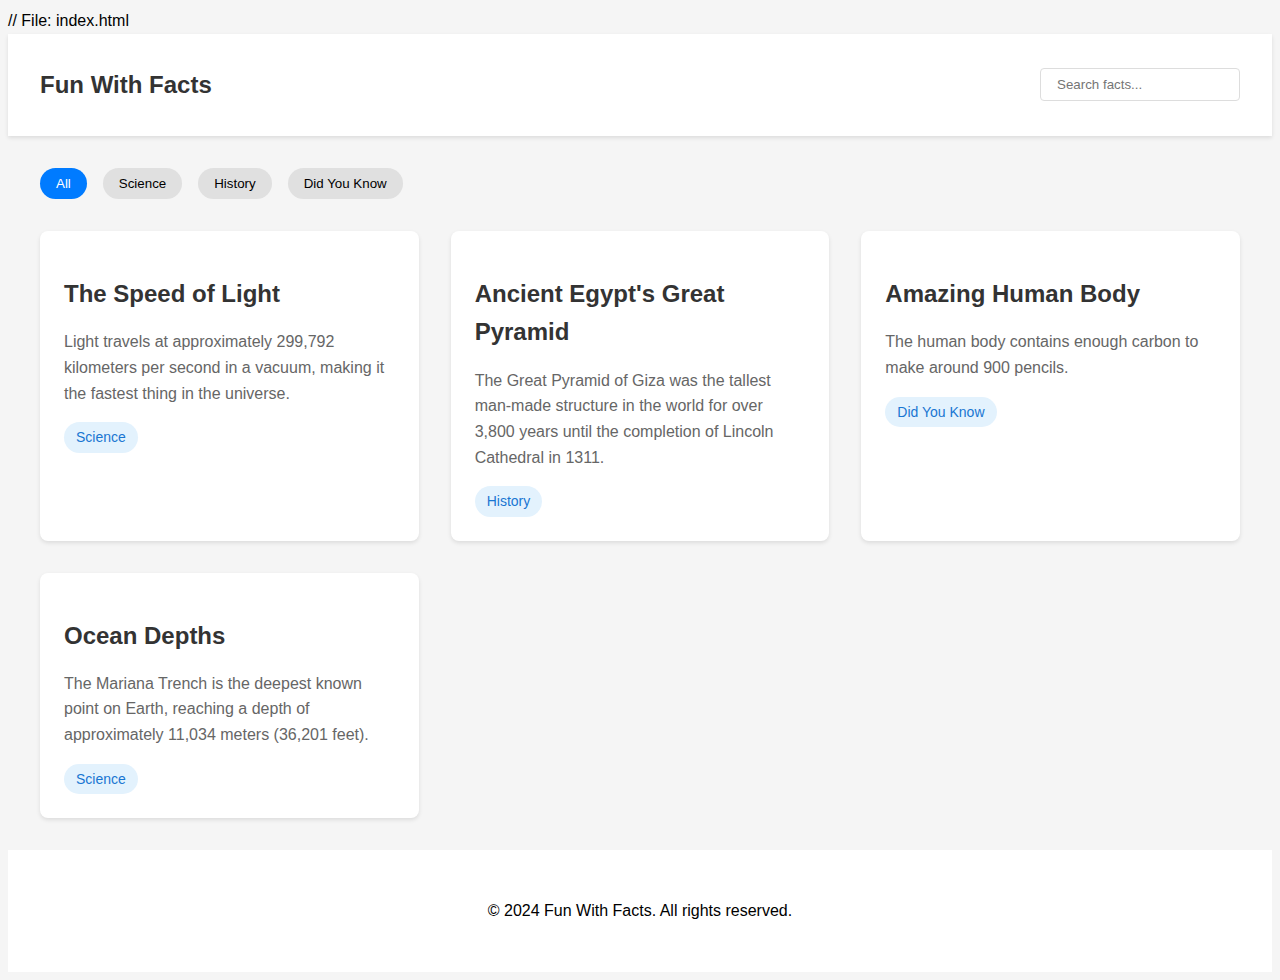
==== index.html @ 5a953575 "i" ====
// File: index.html
<!DOCTYPE html>
<html lang="en">
<head>
    <meta charset="UTF-8">
    <meta name="viewport" content="width=device-width, initial-scale=1.0">
    <title>Fun With Facts</title>
    <link rel="stylesheet" href="styles.css">
</head>
<body>
    <nav class="navbar">
        <div class="nav-content">
            <h1>Fun With Facts</h1>
            <input type="text" id="searchInput" placeholder="Search facts...">
        </div>
    </nav>

    <main class="container">
        <div class="category-filters" id="categoryFilters">
            <!-- Categories will be dynamically added here -->
        </div>

        <div class="facts-grid" id="factsContainer">
            <!-- Facts will be dynamically added here -->
        </div>
    </main>

    <footer>
        <p>© 2024 Fun With Facts. All rights reserved.</p>
    </footer>

    <script src="app.js"></script>
</body>
</html>
---- styles.css ----
{
    margin: 0;
    padding: 0;
    box-sizing: border-box;
}

body {
    font-family: Arial, sans-serif;
    line-height: 1.6;
    background-color: #f5f5f5;
}

.navbar {
    background-color: #ffffff;
    box-shadow: 0 2px 4px rgba(0,0,0,0.1);
    padding: 1rem 0;
}

.nav-content {
    max-width: 1200px;
    margin: 0 auto;
    padding: 0 1rem;
    display: flex;
    justify-content: space-between;
    align-items: center;
}

.nav-content h1 {
    color: #333;
    font-size: 1.5rem;
}

#searchInput {
    padding: 0.5rem 1rem;
    border: 1px solid #ddd;
    border-radius: 4px;
    width: 200px;
}

.container {
    max-width: 1200px;
    margin: 2rem auto;
    padding: 0 1rem;
}

.category-filters {
    margin-bottom: 2rem;
    display: flex;
    gap: 1rem;
    flex-wrap: wrap;
}

.category-btn {
    padding: 0.5rem 1rem;
    border: none;
    border-radius: 20px;
    background-color: #e0e0e0;
    cursor: pointer;
    transition: background-color 0.3s;
}

.category-btn.active {
    background-color: #007bff;
    color: white;
}

.facts-grid {
    display: grid;
    grid-template-columns: repeat(auto-fill, minmax(300px, 1fr));
    gap: 2rem;
}

.fact-card {
    background-color: white;
    border-radius: 8px;
    padding: 1.5rem;
    box-shadow: 0 2px 4px rgba(0,0,0,0.1);
    transition: transform 0.3s;
}

.fact-card:hover {
    transform: translateY(-5px);
}

.fact-card h2 {
    color: #333;
    margin-bottom: 1rem;
}

.fact-card p {
    color: #666;
    margin-bottom: 1rem;
}

.category-tag {
    display: inline-block;
    padding: 0.25rem 0.75rem;
    background-color: #e3f2fd;
    color: #1976d2;
    border-radius: 20px;
    font-size: 0.875rem;
}

footer {
    text-align: center;
    padding: 2rem;
    background-color: #fff;
    margin-top: 2rem;
}

@media (max-width: 768px) {
    .nav-content {
        flex-direction: column;
        gap: 1rem;
    }

    #searchInput {
        width: 100%;
    }
}
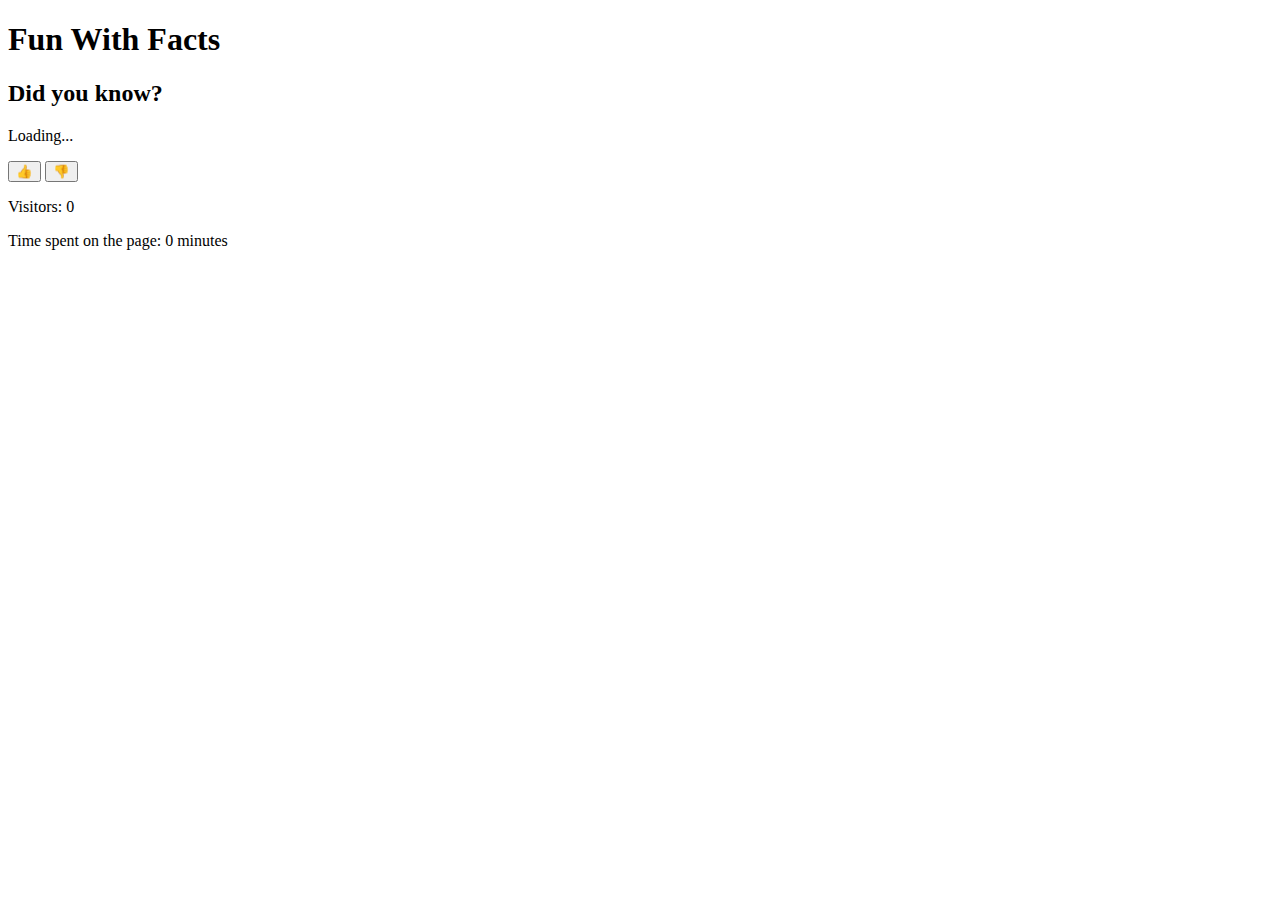
==== commit dfae5585: "i" ====
--- a/index.html
+++ b/index.html
@@ -1,35 +1,46 @@
-// File: index.html
 <!DOCTYPE html>
 <html lang="en">
 <head>
     <meta charset="UTF-8">
     <meta name="viewport" content="width=device-width, initial-scale=1.0">
     <title>Fun With Facts</title>
-    <link rel="stylesheet" href="styles.css">
+    <link rel="stylesheet" href="css/styles.css">
+    <!-- Google Analytics Script (Optional, for tracking visits) -->
+    <script async src="https://www.googletagmanager.com/gtag/js?id=YOUR-GA-ID"></script>
+    <script>
+        window.dataLayer = window.dataLayer || [];
+        function gtag(){dataLayer.push(arguments);}
+        gtag('js', new Date());
+        gtag('config', 'YOUR-GA-ID');
+    </script>
 </head>
 <body>
-    <nav class="navbar">
-        <div class="nav-content">
-            <h1>Fun With Facts</h1>
-            <input type="text" id="searchInput" placeholder="Search facts...">
+    <div id="fact-container">
+        <h1>Fun With Facts</h1>
+        
+        <!-- Display Random Fact -->
+        <div id="fact">
+            <h2>Did you know?</h2>
+            <p id="fact-text">Loading...</p>
+            <img id="fact-image" src="" alt="Fact Image" style="display:none;">
+            <video id="fact-video" controls style="display:none;">
+                <source id="fact-video-source" src="" type="video/mp4">
+            </video>
         </div>
-    </nav>
-
-    <main class="container">
-        <div class="category-filters" id="categoryFilters">
-            <!-- Categories will be dynamically added here -->
+        
+        <!-- Reaction Buttons -->
+        <div id="reaction-buttons">
+            <button id="thumbs-up">👍</button>
+            <button id="thumbs-down">👎</button>
         </div>
 
-        <div class="facts-grid" id="factsContainer">
-            <!-- Facts will be dynamically added here -->
+        <!-- User Analytics (Optional) -->
+        <div id="user-analytics">
+            <p>Visitors: <span id="visitor-count">0</span></p>
+            <p>Time spent on the page: <span id="time-spent">0</span> minutes</p>
         </div>
-    </main>
+    </div>
 
-    <footer>
-        <p>© 2024 Fun With Facts. All rights reserved.</p>
-    </footer>
-
-    <script src="app.js"></script>
+    <script src="js/app.js"></script>
 </body>
 </html>
-
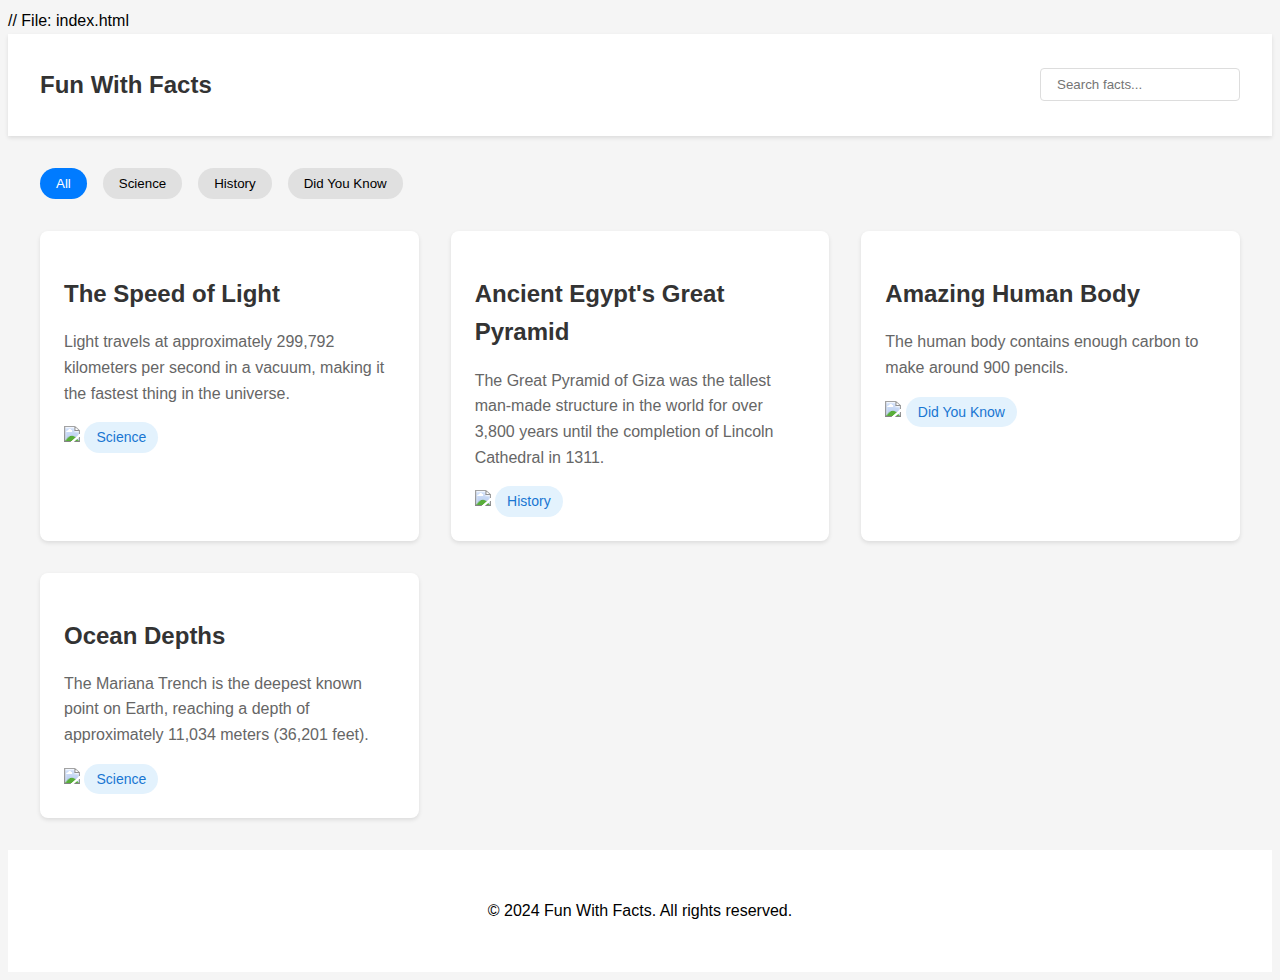
==== commit 31d3ef7c: "Revert "i"" ====
--- a/index.html
+++ b/index.html
@@ -1,46 +1,35 @@
+// File: index.html
 <!DOCTYPE html>
 <html lang="en">
 <head>
     <meta charset="UTF-8">
     <meta name="viewport" content="width=device-width, initial-scale=1.0">
     <title>Fun With Facts</title>
-    <link rel="stylesheet" href="css/styles.css">
-    <!-- Google Analytics Script (Optional, for tracking visits) -->
-    <script async src="https://www.googletagmanager.com/gtag/js?id=YOUR-GA-ID"></script>
-    <script>
-        window.dataLayer = window.dataLayer || [];
-        function gtag(){dataLayer.push(arguments);}
-        gtag('js', new Date());
-        gtag('config', 'YOUR-GA-ID');
-    </script>
+    <link rel="stylesheet" href="styles.css">
 </head>
 <body>
-    <div id="fact-container">
-        <h1>Fun With Facts</h1>
-        
-        <!-- Display Random Fact -->
-        <div id="fact">
-            <h2>Did you know?</h2>
-            <p id="fact-text">Loading...</p>
-            <img id="fact-image" src="" alt="Fact Image" style="display:none;">
-            <video id="fact-video" controls style="display:none;">
-                <source id="fact-video-source" src="" type="video/mp4">
-            </video>
+    <nav class="navbar">
+        <div class="nav-content">
+            <h1>Fun With Facts</h1>
+            <input type="text" id="searchInput" placeholder="Search facts...">
         </div>
-        
-        <!-- Reaction Buttons -->
-        <div id="reaction-buttons">
-            <button id="thumbs-up">👍</button>
-            <button id="thumbs-down">👎</button>
+    </nav>
+
+    <main class="container">
+        <div class="category-filters" id="categoryFilters">
+            <!-- Categories will be dynamically added here -->
         </div>
 
-        <!-- User Analytics (Optional) -->
-        <div id="user-analytics">
-            <p>Visitors: <span id="visitor-count">0</span></p>
-            <p>Time spent on the page: <span id="time-spent">0</span> minutes</p>
+        <div class="facts-grid" id="factsContainer">
+            <!-- Facts will be dynamically added here -->
         </div>
-    </div>
+    </main>
 
-    <script src="js/app.js"></script>
+    <footer>
+        <p>© 2024 Fun With Facts. All rights reserved.</p>
+    </footer>
+
+    <script src="app.js"></script>
 </body>
 </html>
+
--- a/styles.css
+++ b/styles.css
@@ -0,0 +1,120 @@
+{
+    margin: 0;
+    padding: 0;
+    box-sizing: border-box;
+}
+
+body {
+    font-family: Arial, sans-serif;
+    line-height: 1.6;
+    background-color: #f5f5f5;
+}
+
+.navbar {
+    background-color: #ffffff;
+    box-shadow: 0 2px 4px rgba(0,0,0,0.1);
+    padding: 1rem 0;
+}
+
+.nav-content {
+    max-width: 1200px;
+    margin: 0 auto;
+    padding: 0 1rem;
+    display: flex;
+    justify-content: space-between;
+    align-items: center;
+}
+
+.nav-content h1 {
+    color: #333;
+    font-size: 1.5rem;
+}
+
+#searchInput {
+    padding: 0.5rem 1rem;
+    border: 1px solid #ddd;
+    border-radius: 4px;
+    width: 200px;
+}
+
+.container {
+    max-width: 1200px;
+    margin: 2rem auto;
+    padding: 0 1rem;
+}
+
+.category-filters {
+    margin-bottom: 2rem;
+    display: flex;
+    gap: 1rem;
+    flex-wrap: wrap;
+}
+
+.category-btn {
+    padding: 0.5rem 1rem;
+    border: none;
+    border-radius: 20px;
+    background-color: #e0e0e0;
+    cursor: pointer;
+    transition: background-color 0.3s;
+}
+
+.category-btn.active {
+    background-color: #007bff;
+    color: white;
+}
+
+.facts-grid {
+    display: grid;
+    grid-template-columns: repeat(auto-fill, minmax(300px, 1fr));
+    gap: 2rem;
+}
+
+.fact-card {
+    background-color: white;
+    border-radius: 8px;
+    padding: 1.5rem;
+    box-shadow: 0 2px 4px rgba(0,0,0,0.1);
+    transition: transform 0.3s;
+}
+
+.fact-card:hover {
+    transform: translateY(-5px);
+}
+
+.fact-card h2 {
+    color: #333;
+    margin-bottom: 1rem;
+}
+
+.fact-card p {
+    color: #666;
+    margin-bottom: 1rem;
+}
+
+.category-tag {
+    display: inline-block;
+    padding: 0.25rem 0.75rem;
+    background-color: #e3f2fd;
+    color: #1976d2;
+    border-radius: 20px;
+    font-size: 0.875rem;
+}
+
+footer {
+    text-align: center;
+    padding: 2rem;
+    background-color: #fff;
+    margin-top: 2rem;
+}
+
+@media (max-width: 768px) {
+    .nav-content {
+        flex-direction: column;
+        gap: 1rem;
+    }
+
+    #searchInput {
+        width: 100%;
+    }
+}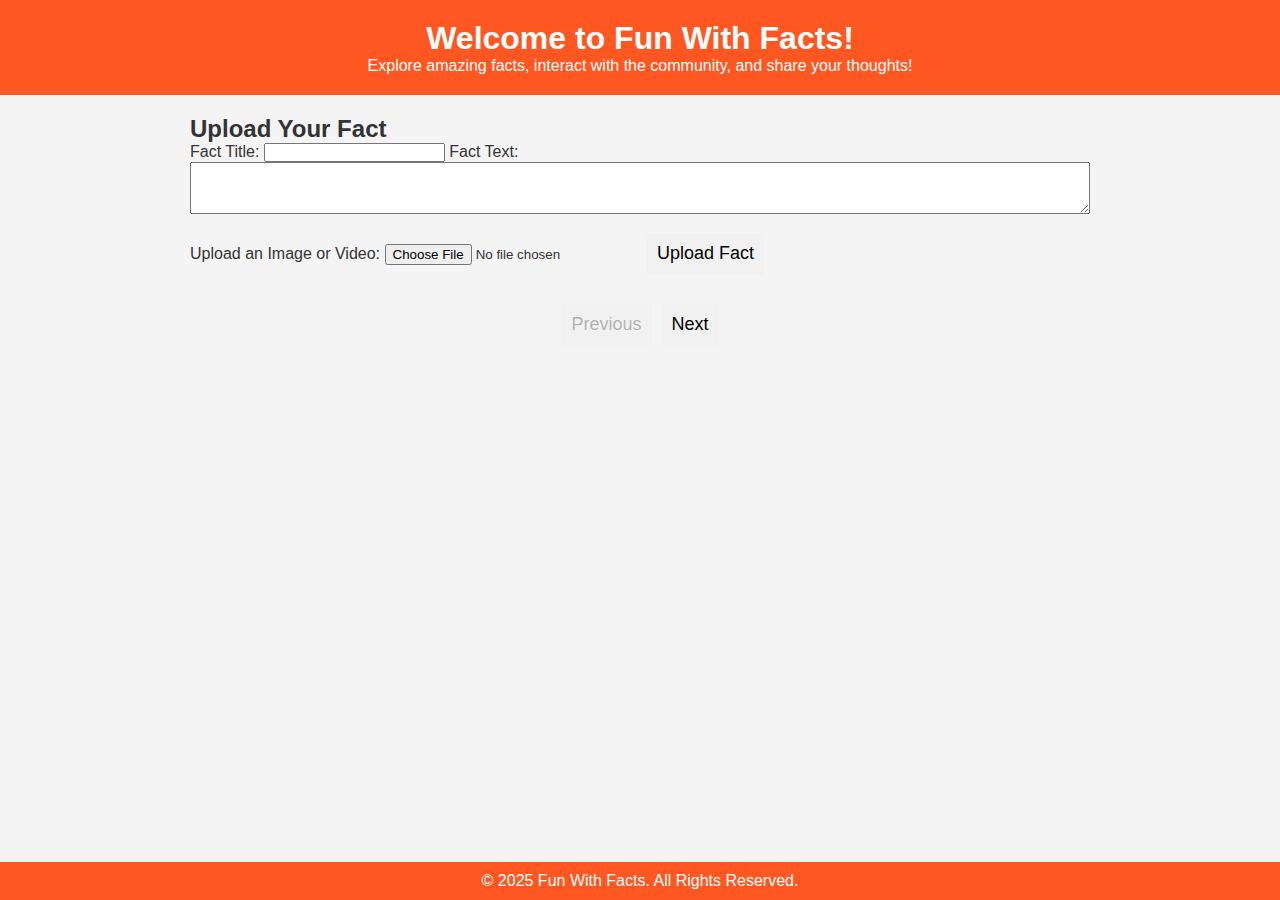
==== commit dd084685: "i" ====
--- a/index.html
+++ b/index.html
@@ -1,35 +1,47 @@
-// File: index.html
 <!DOCTYPE html>
 <html lang="en">
 <head>
     <meta charset="UTF-8">
     <meta name="viewport" content="width=device-width, initial-scale=1.0">
     <title>Fun With Facts</title>
-    <link rel="stylesheet" href="styles.css">
+    <link rel="stylesheet" href="style.css">
 </head>
 <body>
-    <nav class="navbar">
-        <div class="nav-content">
-            <h1>Fun With Facts</h1>
-            <input type="text" id="searchInput" placeholder="Search facts...">
-        </div>
-    </nav>
+    <header>
+        <h1>Welcome to Fun With Facts!</h1>
+        <p>Explore amazing facts, interact with the community, and share your thoughts!</p>
+    </header>
 
-    <main class="container">
-        <div class="category-filters" id="categoryFilters">
-            <!-- Categories will be dynamically added here -->
-        </div>
+    <!-- Form for uploading facts -->
+    <section class="upload-fact">
+        <h2>Upload Your Fact</h2>
+        <form id="uploadForm">
+            <label for="factTitle">Fact Title:</label>
+            <input type="text" id="factTitle" name="factTitle" required>
 
-        <div class="facts-grid" id="factsContainer">
-            <!-- Facts will be dynamically added here -->
-        </div>
-    </main>
+            <label for="factText">Fact Text:</label>
+            <textarea id="factText" name="factText" required></textarea>
+
+            <label for="media">Upload an Image or Video:</label>
+            <input type="file" id="media" name="media" accept="image/*,video/*" required>
+
+            <button type="submit">Upload Fact</button>
+        </form>
+    </section>
+
+    <!-- Section to display facts -->
+    <section class="fact-container" id="factContainer"></section>
+
+    <!-- Pagination controls -->
+    <section class="pagination" id="pagination">
+        <button id="prevBtn">Previous</button>
+        <button id="nextBtn">Next</button>
+    </section>
 
     <footer>
-        <p>© 2024 Fun With Facts. All rights reserved.</p>
+        <p>&copy; 2025 Fun With Facts. All Rights Reserved.</p>
     </footer>
 
     <script src="app.js"></script>
 </body>
 </html>
-
--- a/style.css
+++ b/style.css
@@ -0,0 +1,94 @@
+* {
+    margin: 0;
+    padding: 0;
+    box-sizing: border-box;
+}
+
+body {
+    font-family: Arial, sans-serif;
+    background-color: #f4f4f4;
+    color: #333;
+}
+
+header {
+    background-color: #FF5722;
+    color: white;
+    text-align: center;
+    padding: 20px;
+}
+
+.upload-fact, .fact-container, .pagination {
+    margin: 20px auto;
+    width: 80%;
+    max-width: 900px;
+}
+
+.fact {
+    background-color: white;
+    border: 1px solid #ddd;
+    padding: 20px;
+    border-radius: 10px;
+    box-shadow: 0px 4px 6px rgba(0, 0, 0, 0.1);
+    margin-bottom: 20px;
+}
+
+.fact h2 {
+    color: #333;
+}
+
+.reaction-buttons {
+    margin-top: 10px;
+}
+
+button {
+    background-color: #f1f1f1;
+    border: none;
+    padding: 10px;
+    cursor: pointer;
+    font-size: 18px;
+    margin: 5px;
+}
+
+button:hover {
+    background-color: #ddd;
+}
+
+.comment-section {
+    margin-top: 20px;
+}
+
+.comment-box {
+    margin-bottom: 10px;
+}
+
+textarea {
+    width: 100%;
+    padding: 10px;
+    margin-bottom: 10px;
+}
+
+.pagination {
+    display: flex;
+    justify-content: center;
+    margin-top: 20px;
+}
+
+footer {
+    text-align: center;
+    padding: 10px;
+    background-color: #FF5722;
+    color: white;
+    position: fixed;
+    width: 100%;
+    bottom: 0;
+}
+
+@media (max-width: 768px) {
+    body {
+        padding: 10px;
+    }
+
+    .upload-fact, .fact-container, .pagination {
+        width: 100%;
+    }
+}
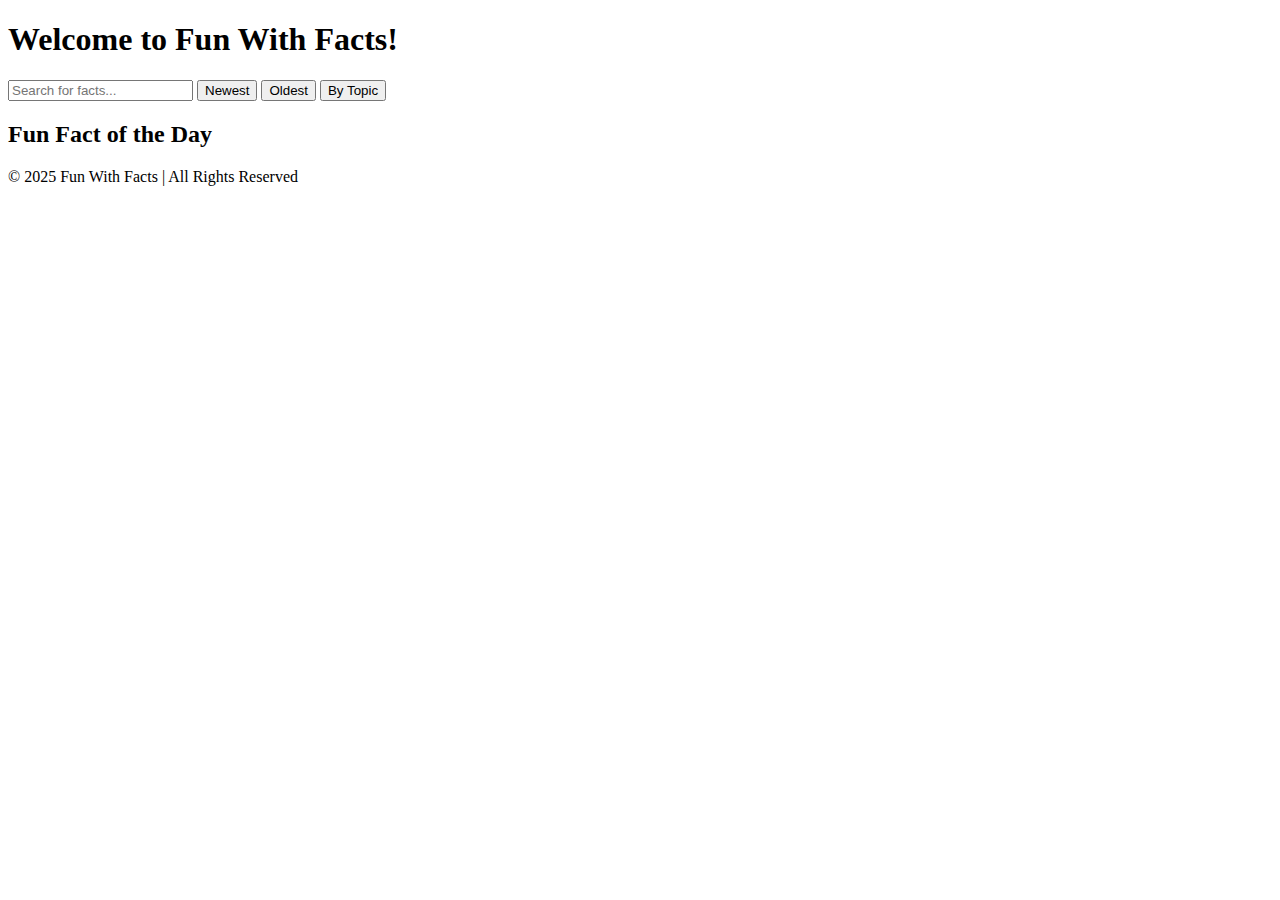
==== commit 4ce5938d: "i" ====
--- a/index.html
+++ b/index.html
@@ -4,44 +4,34 @@
     <meta charset="UTF-8">
     <meta name="viewport" content="width=device-width, initial-scale=1.0">
     <title>Fun With Facts</title>
-    <link rel="stylesheet" href="style.css">
+    <link rel="stylesheet" href="css/style.css">
 </head>
 <body>
     <header>
         <h1>Welcome to Fun With Facts!</h1>
-        <p>Explore amazing facts, interact with the community, and share your thoughts!</p>
+        <div class="search-bar">
+            <input type="text" id="search-bar" placeholder="Search for facts..." oninput="searchFacts()">
+            <button onclick="sortBy('newest')">Newest</button>
+            <button onclick="sortBy('oldest')">Oldest</button>
+            <button onclick="sortBy('topic')">By Topic</button>
+        </div>
     </header>
 
-    <!-- Form for uploading facts -->
-    <section class="upload-fact">
-        <h2>Upload Your Fact</h2>
-        <form id="uploadForm">
-            <label for="factTitle">Fact Title:</label>
-            <input type="text" id="factTitle" name="factTitle" required>
-
-            <label for="factText">Fact Text:</label>
-            <textarea id="factText" name="factText" required></textarea>
-
-            <label for="media">Upload an Image or Video:</label>
-            <input type="file" id="media" name="media" accept="image/*,video/*" required>
-
-            <button type="submit">Upload Fact</button>
-        </form>
+    <section id="fun-fact-of-the-day">
+        <h2>Fun Fact of the Day</h2>
+        <div id="fact-of-the-day">
+            <!-- Fun Fact of the Day content will go here -->
+        </div>
     </section>
 
-    <!-- Section to display facts -->
-    <section class="fact-container" id="factContainer"></section>
-
-    <!-- Pagination controls -->
-    <section class="pagination" id="pagination">
-        <button id="prevBtn">Previous</button>
-        <button id="nextBtn">Next</button>
+    <section id="fact-list">
+        <!-- Facts will be dynamically loaded here -->
     </section>
 
     <footer>
-        <p>&copy; 2025 Fun With Facts. All Rights Reserved.</p>
+        <p>&copy; 2025 Fun With Facts | All Rights Reserved</p>
     </footer>
 
-    <script src="app.js"></script>
+    <script src="js/script.js"></script>
 </body>
 </html>
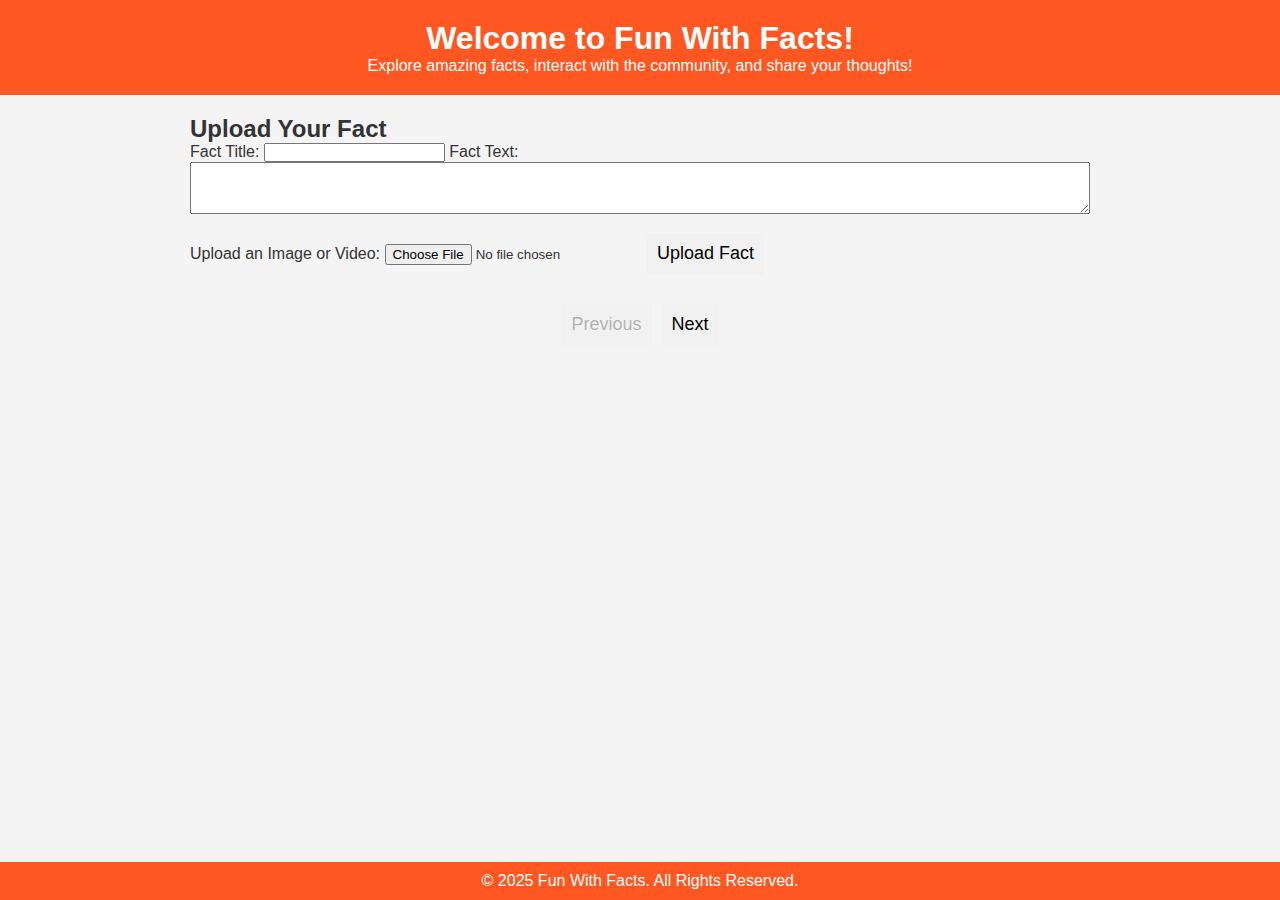
==== commit db8e309a: "Revert "i"" ====
--- a/index.html
+++ b/index.html
@@ -4,34 +4,44 @@
     <meta charset="UTF-8">
     <meta name="viewport" content="width=device-width, initial-scale=1.0">
     <title>Fun With Facts</title>
-    <link rel="stylesheet" href="css/style.css">
+    <link rel="stylesheet" href="style.css">
 </head>
 <body>
     <header>
         <h1>Welcome to Fun With Facts!</h1>
-        <div class="search-bar">
-            <input type="text" id="search-bar" placeholder="Search for facts..." oninput="searchFacts()">
-            <button onclick="sortBy('newest')">Newest</button>
-            <button onclick="sortBy('oldest')">Oldest</button>
-            <button onclick="sortBy('topic')">By Topic</button>
-        </div>
+        <p>Explore amazing facts, interact with the community, and share your thoughts!</p>
     </header>
 
-    <section id="fun-fact-of-the-day">
-        <h2>Fun Fact of the Day</h2>
-        <div id="fact-of-the-day">
-            <!-- Fun Fact of the Day content will go here -->
-        </div>
+    <!-- Form for uploading facts -->
+    <section class="upload-fact">
+        <h2>Upload Your Fact</h2>
+        <form id="uploadForm">
+            <label for="factTitle">Fact Title:</label>
+            <input type="text" id="factTitle" name="factTitle" required>
+
+            <label for="factText">Fact Text:</label>
+            <textarea id="factText" name="factText" required></textarea>
+
+            <label for="media">Upload an Image or Video:</label>
+            <input type="file" id="media" name="media" accept="image/*,video/*" required>
+
+            <button type="submit">Upload Fact</button>
+        </form>
     </section>
 
-    <section id="fact-list">
-        <!-- Facts will be dynamically loaded here -->
+    <!-- Section to display facts -->
+    <section class="fact-container" id="factContainer"></section>
+
+    <!-- Pagination controls -->
+    <section class="pagination" id="pagination">
+        <button id="prevBtn">Previous</button>
+        <button id="nextBtn">Next</button>
     </section>
 
     <footer>
-        <p>&copy; 2025 Fun With Facts | All Rights Reserved</p>
+        <p>&copy; 2025 Fun With Facts. All Rights Reserved.</p>
     </footer>
 
-    <script src="js/script.js"></script>
+    <script src="app.js"></script>
 </body>
 </html>
--- a/style.css
+++ b/style.css
@@ -0,0 +1,94 @@
+* {
+    margin: 0;
+    padding: 0;
+    box-sizing: border-box;
+}
+
+body {
+    font-family: Arial, sans-serif;
+    background-color: #f4f4f4;
+    color: #333;
+}
+
+header {
+    background-color: #FF5722;
+    color: white;
+    text-align: center;
+    padding: 20px;
+}
+
+.upload-fact, .fact-container, .pagination {
+    margin: 20px auto;
+    width: 80%;
+    max-width: 900px;
+}
+
+.fact {
+    background-color: white;
+    border: 1px solid #ddd;
+    padding: 20px;
+    border-radius: 10px;
+    box-shadow: 0px 4px 6px rgba(0, 0, 0, 0.1);
+    margin-bottom: 20px;
+}
+
+.fact h2 {
+    color: #333;
+}
+
+.reaction-buttons {
+    margin-top: 10px;
+}
+
+button {
+    background-color: #f1f1f1;
+    border: none;
+    padding: 10px;
+    cursor: pointer;
+    font-size: 18px;
+    margin: 5px;
+}
+
+button:hover {
+    background-color: #ddd;
+}
+
+.comment-section {
+    margin-top: 20px;
+}
+
+.comment-box {
+    margin-bottom: 10px;
+}
+
+textarea {
+    width: 100%;
+    padding: 10px;
+    margin-bottom: 10px;
+}
+
+.pagination {
+    display: flex;
+    justify-content: center;
+    margin-top: 20px;
+}
+
+footer {
+    text-align: center;
+    padding: 10px;
+    background-color: #FF5722;
+    color: white;
+    position: fixed;
+    width: 100%;
+    bottom: 0;
+}
+
+@media (max-width: 768px) {
+    body {
+        padding: 10px;
+    }
+
+    .upload-fact, .fact-container, .pagination {
+        width: 100%;
+    }
+}
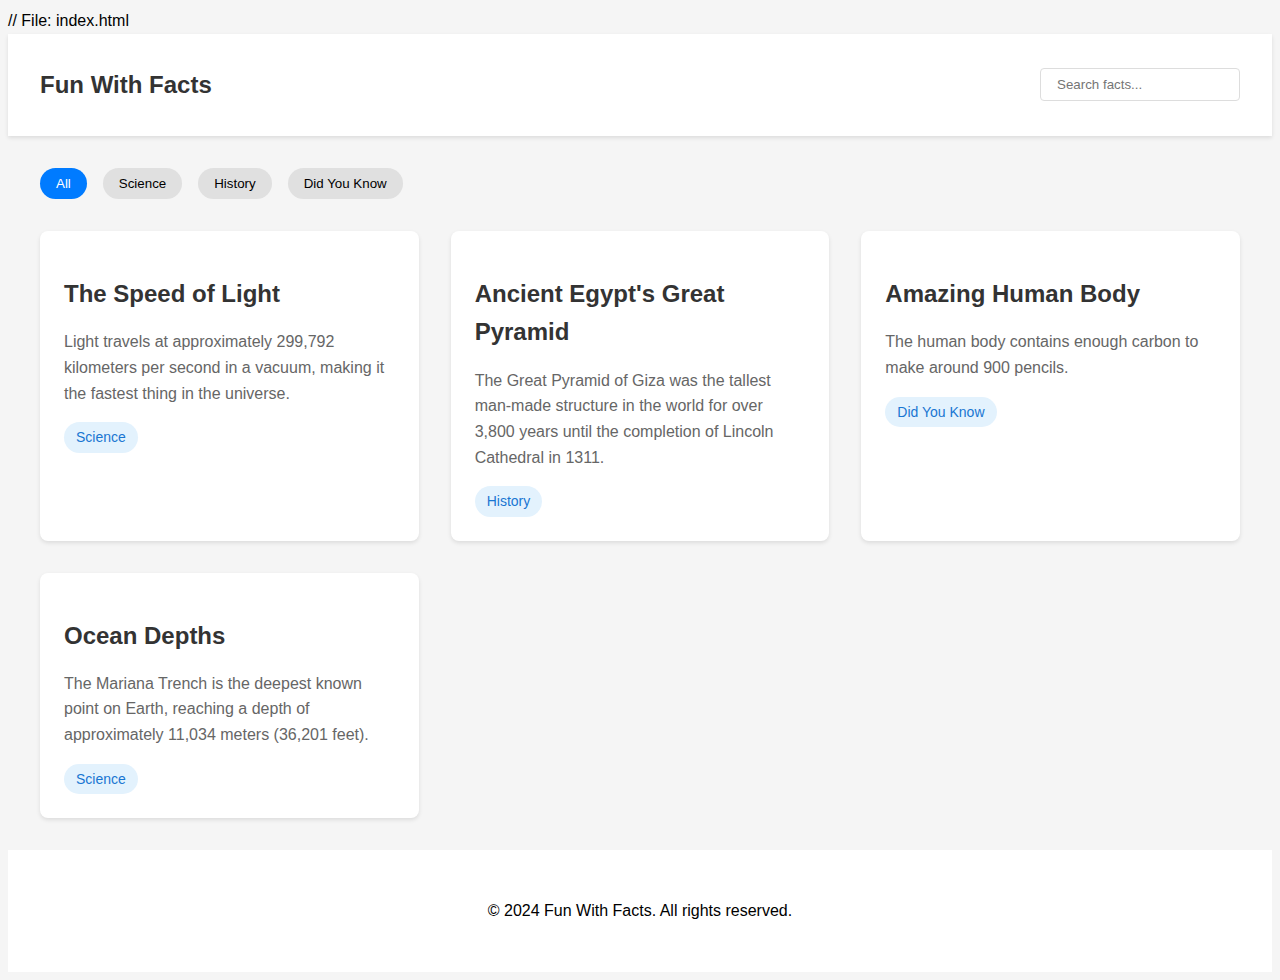
==== commit 8a1da71d: "Revert "i"" ====
--- a/index.html
+++ b/index.html
@@ -1,47 +1,35 @@
+// File: index.html
 <!DOCTYPE html>
 <html lang="en">
 <head>
     <meta charset="UTF-8">
     <meta name="viewport" content="width=device-width, initial-scale=1.0">
     <title>Fun With Facts</title>
-    <link rel="stylesheet" href="style.css">
+    <link rel="stylesheet" href="styles.css">
 </head>
 <body>
-    <header>
-        <h1>Welcome to Fun With Facts!</h1>
-        <p>Explore amazing facts, interact with the community, and share your thoughts!</p>
-    </header>
+    <nav class="navbar">
+        <div class="nav-content">
+            <h1>Fun With Facts</h1>
+            <input type="text" id="searchInput" placeholder="Search facts...">
+        </div>
+    </nav>
 
-    <!-- Form for uploading facts -->
-    <section class="upload-fact">
-        <h2>Upload Your Fact</h2>
-        <form id="uploadForm">
-            <label for="factTitle">Fact Title:</label>
-            <input type="text" id="factTitle" name="factTitle" required>
+    <main class="container">
+        <div class="category-filters" id="categoryFilters">
+            <!-- Categories will be dynamically added here -->
+        </div>
 
-            <label for="factText">Fact Text:</label>
-            <textarea id="factText" name="factText" required></textarea>
-
-            <label for="media">Upload an Image or Video:</label>
-            <input type="file" id="media" name="media" accept="image/*,video/*" required>
-
-            <button type="submit">Upload Fact</button>
-        </form>
-    </section>
-
-    <!-- Section to display facts -->
-    <section class="fact-container" id="factContainer"></section>
-
-    <!-- Pagination controls -->
-    <section class="pagination" id="pagination">
-        <button id="prevBtn">Previous</button>
-        <button id="nextBtn">Next</button>
-    </section>
+        <div class="facts-grid" id="factsContainer">
+            <!-- Facts will be dynamically added here -->
+        </div>
+    </main>
 
     <footer>
-        <p>&copy; 2025 Fun With Facts. All Rights Reserved.</p>
+        <p>© 2024 Fun With Facts. All rights reserved.</p>
     </footer>
 
     <script src="app.js"></script>
 </body>
 </html>
+
--- a/styles.css
+++ b/styles.css
@@ -0,0 +1,120 @@
+{
+    margin: 0;
+    padding: 0;
+    box-sizing: border-box;
+}
+
+body {
+    font-family: Arial, sans-serif;
+    line-height: 1.6;
+    background-color: #f5f5f5;
+}
+
+.navbar {
+    background-color: #ffffff;
+    box-shadow: 0 2px 4px rgba(0,0,0,0.1);
+    padding: 1rem 0;
+}
+
+.nav-content {
+    max-width: 1200px;
+    margin: 0 auto;
+    padding: 0 1rem;
+    display: flex;
+    justify-content: space-between;
+    align-items: center;
+}
+
+.nav-content h1 {
+    color: #333;
+    font-size: 1.5rem;
+}
+
+#searchInput {
+    padding: 0.5rem 1rem;
+    border: 1px solid #ddd;
+    border-radius: 4px;
+    width: 200px;
+}
+
+.container {
+    max-width: 1200px;
+    margin: 2rem auto;
+    padding: 0 1rem;
+}
+
+.category-filters {
+    margin-bottom: 2rem;
+    display: flex;
+    gap: 1rem;
+    flex-wrap: wrap;
+}
+
+.category-btn {
+    padding: 0.5rem 1rem;
+    border: none;
+    border-radius: 20px;
+    background-color: #e0e0e0;
+    cursor: pointer;
+    transition: background-color 0.3s;
+}
+
+.category-btn.active {
+    background-color: #007bff;
+    color: white;
+}
+
+.facts-grid {
+    display: grid;
+    grid-template-columns: repeat(auto-fill, minmax(300px, 1fr));
+    gap: 2rem;
+}
+
+.fact-card {
+    background-color: white;
+    border-radius: 8px;
+    padding: 1.5rem;
+    box-shadow: 0 2px 4px rgba(0,0,0,0.1);
+    transition: transform 0.3s;
+}
+
+.fact-card:hover {
+    transform: translateY(-5px);
+}
+
+.fact-card h2 {
+    color: #333;
+    margin-bottom: 1rem;
+}
+
+.fact-card p {
+    color: #666;
+    margin-bottom: 1rem;
+}
+
+.category-tag {
+    display: inline-block;
+    padding: 0.25rem 0.75rem;
+    background-color: #e3f2fd;
+    color: #1976d2;
+    border-radius: 20px;
+    font-size: 0.875rem;
+}
+
+footer {
+    text-align: center;
+    padding: 2rem;
+    background-color: #fff;
+    margin-top: 2rem;
+}
+
+@media (max-width: 768px) {
+    .nav-content {
+        flex-direction: column;
+        gap: 1rem;
+    }
+
+    #searchInput {
+        width: 100%;
+    }
+}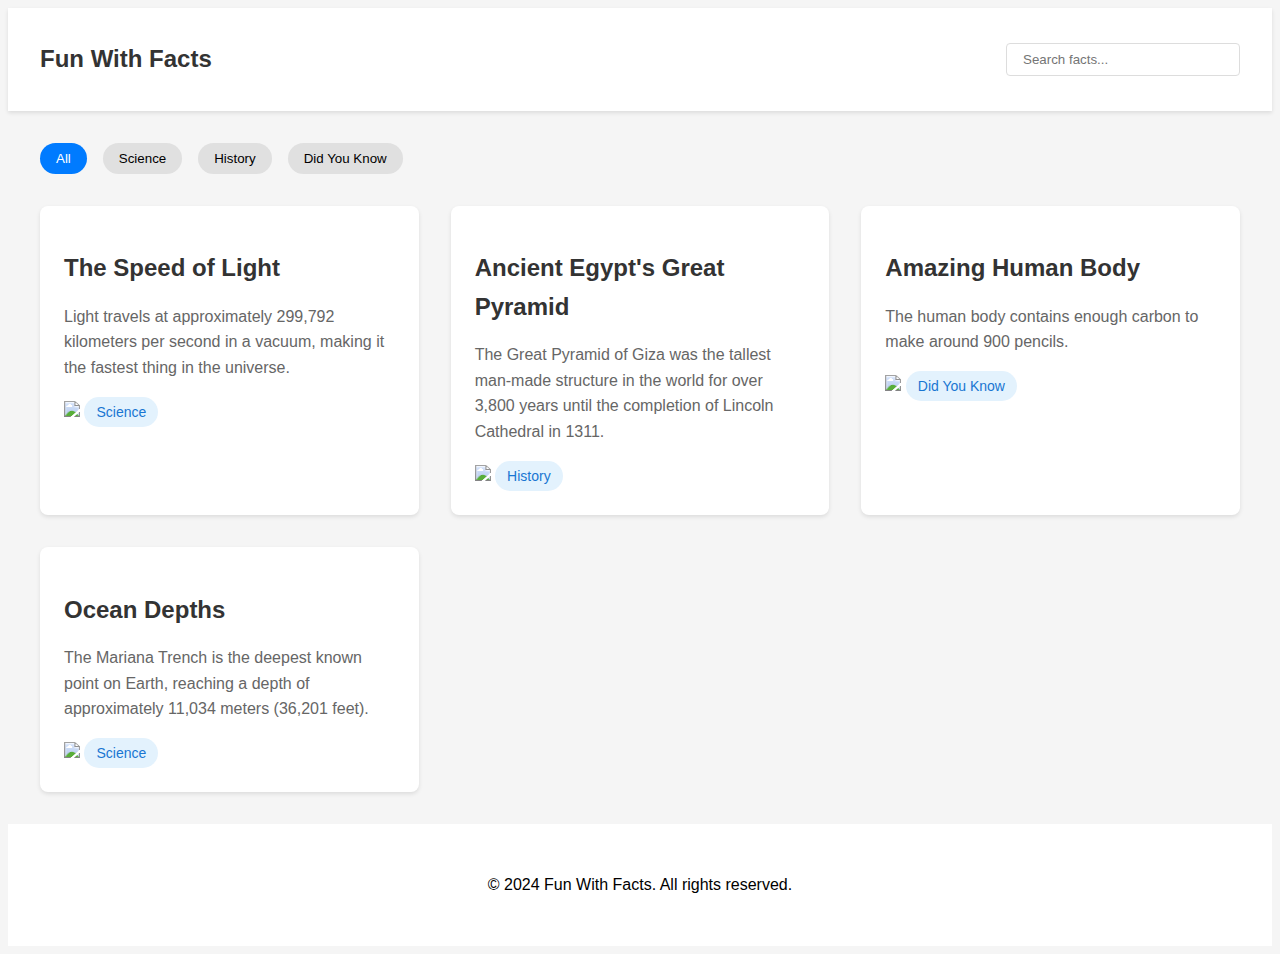
==== commit cb09f579: "i" ====
--- a/index.html
+++ b/index.html
@@ -1,4 +1,3 @@
-// File: index.html
 <!DOCTYPE html>
 <html lang="en">
 <head>
